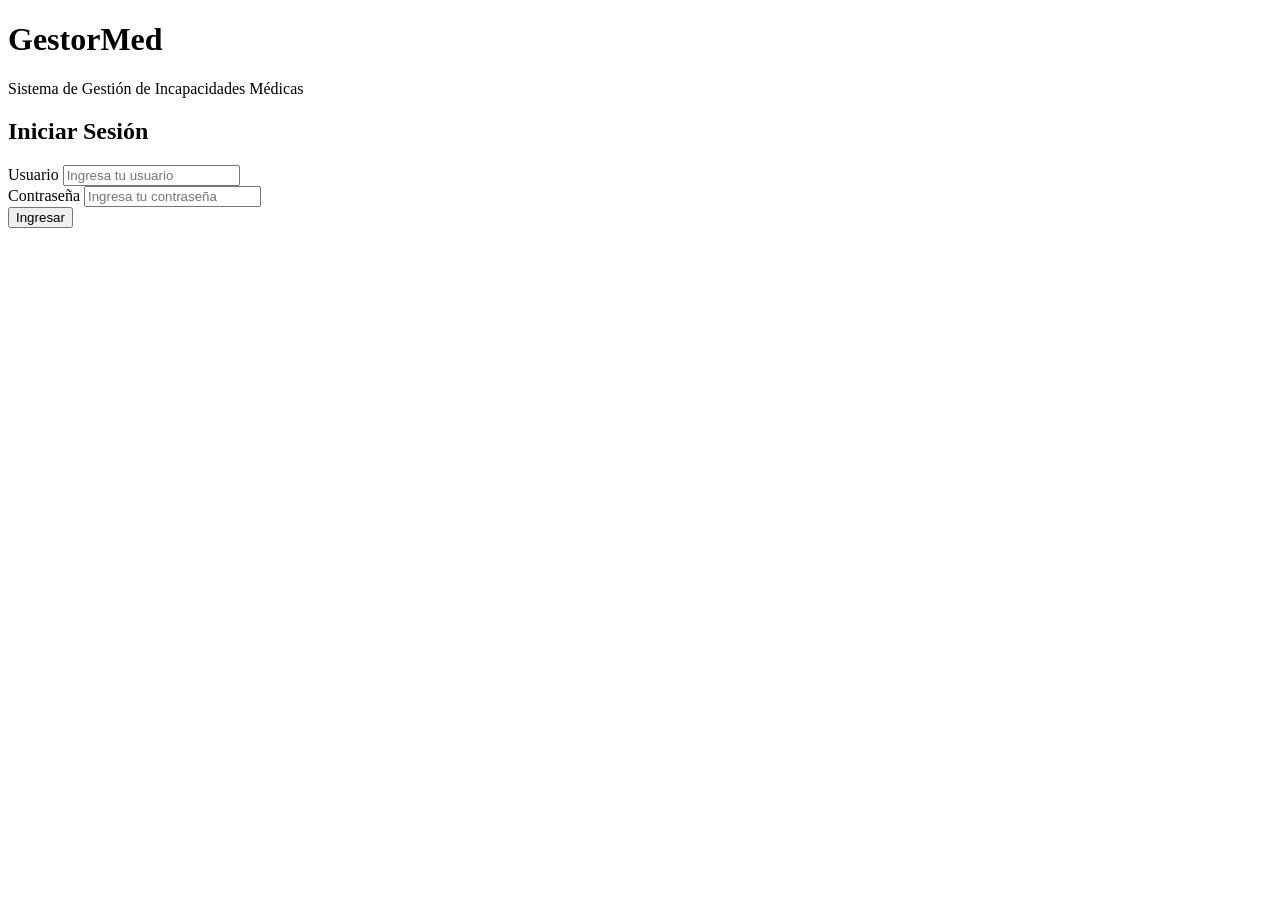
==== index.html @ 4ce6dcd7 "feat: estructura base frontend con HTML y CSS" ====
<!DOCTYPE html>
<html lang="es">
<head>
    <meta charset="UTF-8">
    <meta name="viewport" content="width=device-width, initial-scale=1.0">
    <title>GestorMed - Sistema de Gestión de Incapacidades</title>
    <link rel="stylesheet" href="assets/css/styles.css">
</head>
<body>
    <div class="container">
        <div class="logo">
            <h1>GestorMed</h1>
            <p>Sistema de Gestión de Incapacidades Médicas</p>
        </div>
        <div class="card">
            <h2>Iniciar Sesión</h2>
            <div class="form-group">
                <label>Usuario</label>
                <input type="text" id="usuario" placeholder="Ingresa tu usuario">
            </div>
            <div class="form-group">
                <label>Contraseña</label>
                <input type="password" id="contrasena" placeholder="Ingresa tu contraseña">
            </div>
            <button onclick="login()">Ingresar</button>
            <p id="error-msg" class="error"></p>
        </div>
    </div>
    <script src="assets/js/main.js"></script>
</body>
</html>
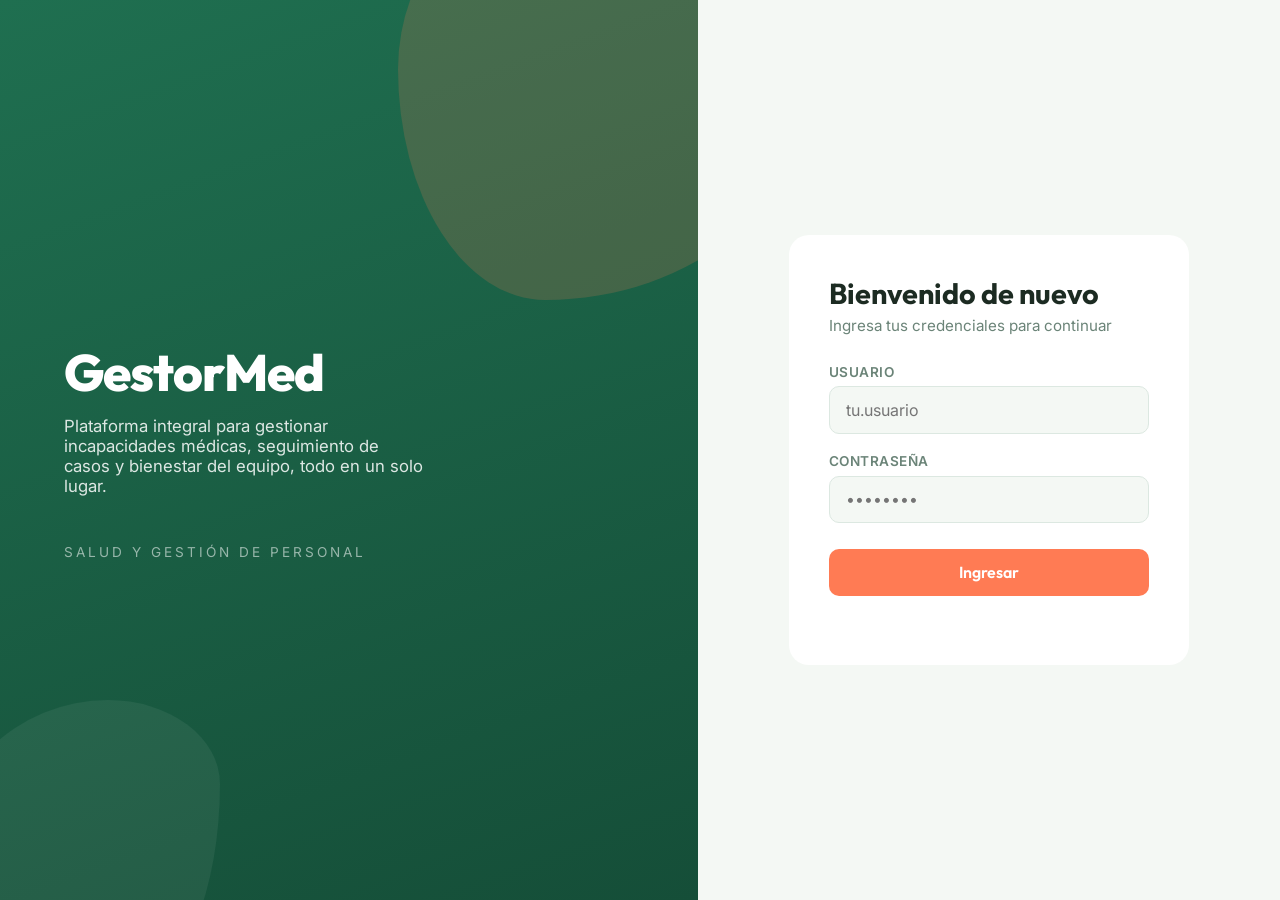
==== commit 467a15ad: "feat: rediseno completo del frontend" ====
--- a/index.html
+++ b/index.html
@@ -4,26 +4,35 @@
     <meta charset="UTF-8">
     <meta name="viewport" content="width=device-width, initial-scale=1.0">
     <title>GestorMed - Sistema de Gestión de Incapacidades</title>
-    <link rel="stylesheet" href="assets/css/styles.css">
+    <link rel="preconnect" href="https://fonts.googleapis.com">
+    <link rel="preconnect" href="https://fonts.gstatic.com" crossorigin>
+    <link href="https://fonts.googleapis.com/css2?family=Outfit:wght@500;700;800&family=Inter:wght@400;500;600&display=swap" rel="stylesheet">
+    <link rel="stylesheet" href="assets/styles.css">
 </head>
 <body>
     <div class="container">
-        <div class="logo">
-            <h1>GestorMed</h1>
-            <p>Sistema de Gestión de Incapacidades Médicas</p>
+        <div class="brand-panel">
+            <div class="logo">
+                <h1>GestorMed</h1>
+                <p>Plataforma integral para gestionar incapacidades médicas, seguimiento de casos y bienestar del equipo, todo en un solo lugar.</p>
+            </div>
+            <div class="tagline">Salud y gestión de personal</div>
         </div>
-        <div class="card">
-            <h2>Iniciar Sesión</h2>
-            <div class="form-group">
-                <label>Usuario</label>
-                <input type="text" id="usuario" placeholder="Ingresa tu usuario">
+        <div class="form-panel">
+            <div class="card">
+                <h2>Bienvenido de nuevo</h2>
+                <p>Ingresa tus credenciales para continuar</p>
+                <div class="form-group">
+                    <label>Usuario</label>
+                    <input type="text" id="usuario" placeholder="tu.usuario">
+                </div>
+                <div class="form-group">
+                    <label>Contraseña</label>
+                    <input type="password" id="contrasena" placeholder="••••••••">
+                </div>
+                <button onclick="login()">Ingresar</button>
+                <p id="error-msg" class="error"></p>
             </div>
-            <div class="form-group">
-                <label>Contraseña</label>
-                <input type="password" id="contrasena" placeholder="Ingresa tu contraseña">
-            </div>
-            <button onclick="login()">Ingresar</button>
-            <p id="error-msg" class="error"></p>
         </div>
     </div>
     <script src="assets/js/main.js"></script>
--- a/assets/styles.css
+++ b/assets/styles.css
@@ -0,0 +1,326 @@
+* {
+    margin: 0;
+    padding: 0;
+    box-sizing: border-box;
+}
+
+:root {
+    --primary: #1F6F50;
+    --primary-dark: #154E38;
+    --accent: #FF7B54;
+    --bg: #F4F8F4;
+    --surface: #FFFFFF;
+    --text: #1C2B22;
+    --text-muted: #6B8478;
+    --border: #DCE8E1;
+}
+
+body {
+    font-family: 'Inter', sans-serif;
+    background: var(--bg);
+    color: var(--text);
+    min-height: 100vh;
+}
+
+/* ===== LOGIN PAGE ===== */
+.container {
+    display: flex;
+    min-height: 100vh;
+}
+
+.brand-panel {
+    flex: 1.1;
+    background: linear-gradient(160deg, var(--primary) 0%, var(--primary-dark) 100%);
+    color: white;
+    display: flex;
+    flex-direction: column;
+    justify-content: center;
+    padding: 4rem;
+    position: relative;
+    overflow: hidden;
+}
+
+.brand-panel::before {
+    content: '';
+    position: absolute;
+    width: 420px;
+    height: 420px;
+    background: rgba(255, 123, 84, 0.18);
+    border-radius: 42% 58% 65% 35% / 45% 45% 55% 55%;
+    top: -120px;
+    right: -120px;
+}
+
+.brand-panel::after {
+    content: '';
+    position: absolute;
+    width: 280px;
+    height: 280px;
+    background: rgba(255, 255, 255, 0.06);
+    border-radius: 60% 40% 30% 70% / 60% 30% 70% 40%;
+    bottom: -80px;
+    left: -60px;
+}
+
+.brand-panel .logo h1 {
+    font-family: 'Outfit', sans-serif;
+    font-size: 3.2rem;
+    font-weight: 800;
+    letter-spacing: -1px;
+    position: relative;
+    z-index: 1;
+}
+
+.brand-panel .logo p {
+    margin-top: 0.8rem;
+    font-size: 1.05rem;
+    color: rgba(255,255,255,0.85);
+    max-width: 360px;
+    position: relative;
+    z-index: 1;
+}
+
+.brand-panel .tagline {
+    margin-top: 3rem;
+    font-size: 0.85rem;
+    text-transform: uppercase;
+    letter-spacing: 3px;
+    color: rgba(255,255,255,0.55);
+    position: relative;
+    z-index: 1;
+}
+
+.form-panel {
+    flex: 1;
+    display: flex;
+    align-items: center;
+    justify-content: center;
+    padding: 2rem;
+}
+
+.card {
+    background: var(--surface);
+    padding: 2.5rem;
+    border-radius: 20px;
+    width: 100%;
+    max-width: 400px;
+}
+
+.card h2 {
+    font-family: 'Outfit', sans-serif;
+    font-size: 1.8rem;
+    font-weight: 700;
+    margin-bottom: 0.3rem;
+}
+
+.card > p {
+    color: var(--text-muted);
+    margin-bottom: 1.8rem;
+    font-size: 0.95rem;
+}
+
+.form-group {
+    margin-bottom: 1.2rem;
+}
+
+.form-group label {
+    display: block;
+    margin-bottom: 0.4rem;
+    font-weight: 600;
+    font-size: 0.85rem;
+    color: var(--text-muted);
+    text-transform: uppercase;
+    letter-spacing: 0.5px;
+}
+
+.form-group input,
+.form-group select {
+    width: 100%;
+    padding: 0.8rem 1rem;
+    border: 1.5px solid var(--border);
+    border-radius: 10px;
+    font-size: 1rem;
+    font-family: 'Inter', sans-serif;
+    background: var(--bg);
+    transition: border-color 0.2s, background 0.2s;
+}
+
+.form-group input:focus,
+.form-group select:focus {
+    outline: none;
+    border-color: var(--primary);
+    background: var(--surface);
+}
+
+button {
+    width: 100%;
+    padding: 0.85rem;
+    background: var(--accent);
+    color: white;
+    border: none;
+    border-radius: 10px;
+    font-size: 1rem;
+    font-weight: 600;
+    font-family: 'Outfit', sans-serif;
+    cursor: pointer;
+    margin-top: 0.4rem;
+    transition: transform 0.15s, box-shadow 0.15s;
+}
+
+button:hover {
+    transform: translateY(-2px);
+    box-shadow: 0 8px 20px rgba(255, 123, 84, 0.35);
+}
+
+.error {
+    color: #D64545;
+    margin-top: 0.7rem;
+    text-align: center;
+    font-size: 0.9rem;
+}
+
+/* ===== NAVBAR ===== */
+nav {
+    background: var(--surface);
+    padding: 1.2rem 2.5rem;
+    display: flex;
+    justify-content: space-between;
+    align-items: center;
+    border-bottom: 1px solid var(--border);
+}
+
+nav h2 {
+    font-family: 'Outfit', sans-serif;
+    font-weight: 800;
+    color: var(--primary);
+    font-size: 1.4rem;
+}
+
+nav a {
+    color: var(--text-muted);
+    text-decoration: none;
+    margin-left: 1.8rem;
+    font-weight: 600;
+    font-size: 0.95rem;
+    transition: color 0.15s;
+}
+
+nav a:hover {
+    color: var(--primary);
+}
+
+/* ===== MAIN CONTENT ===== */
+.main-content {
+    padding: 2.5rem;
+    max-width: 1100px;
+    margin: 0 auto;
+}
+
+.main-content h2 {
+    font-family: 'Outfit', sans-serif;
+    font-weight: 700;
+    font-size: 1.8rem;
+    margin-bottom: 1.5rem;
+    color: var(--primary-dark);
+}
+
+.main-content .card {
+    margin-bottom: 2rem;
+}
+
+.main-content .card h3 {
+    font-family: 'Outfit', sans-serif;
+    font-weight: 700;
+    margin-bottom: 1.2rem;
+    color: var(--primary-dark);
+}
+
+/* ===== TABLE ===== */
+table {
+    width: 100%;
+    border-collapse: collapse;
+    background: var(--surface);
+    border-radius: 16px;
+    overflow: hidden;
+    box-shadow: 0 2px 16px rgba(31, 111, 80, 0.06);
+}
+
+th {
+    background: var(--primary);
+    color: white;
+    padding: 1rem 1.2rem;
+    text-align: left;
+    font-family: 'Outfit', sans-serif;
+    font-weight: 600;
+    font-size: 0.9rem;
+    text-transform: uppercase;
+    letter-spacing: 0.5px;
+}
+
+td {
+    padding: 0.9rem 1.2rem;
+    border-bottom: 1px solid var(--border);
+    font-size: 0.95rem;
+}
+
+tr:last-child td {
+    border-bottom: none;
+}
+
+tr:hover td {
+    background: var(--bg);
+}
+
+.btn-add {
+    margin-bottom: 1.2rem;
+    width: auto;
+    padding: 0.7rem 1.6rem;
+    background: var(--primary);
+}
+
+.btn-add:hover {
+    box-shadow: 0 8px 20px rgba(31, 111, 80, 0.3);
+}
+
+/* ===== BADGES ===== */
+.badge {
+    padding: 0.3rem 0.8rem;
+    border-radius: 20px;
+    font-size: 0.78rem;
+    font-weight: 600;
+    display: inline-block;
+}
+
+.badge-activo { background: #DEF7E8; color: #1F6F50; }
+.badge-inactivo { background: #FBE6E6; color: #C0392B; }
+.badge-aprobada { background: #DEF7E8; color: #1F6F50; }
+.badge-rechazada { background: #FBE6E6; color: #C0392B; }
+.badge-registrada { background: #E3EEFB; color: #2C5C9C; }
+.badge-en_revision { background: #FEF3D7; color: #B8762E; }
+.badge-finalizada { background: #EAEAEA; color: #555; }
+
+/* ===== RESPONSIVE ===== */
+@media (max-width: 800px) {
+    .container {
+        flex-direction: column;
+    }
+    .brand-panel {
+        padding: 2.5rem;
+        min-height: 220px;
+    }
+    .brand-panel .logo h1 {
+        font-size: 2.2rem;
+    }
+    nav {
+        flex-direction: column;
+        gap: 0.8rem;
+        align-items: flex-start;
+    }
+    nav a {
+        margin-left: 0;
+        margin-right: 1.2rem;
+    }
+    .main-content {
+        padding: 1.2rem;
+    }
+}
